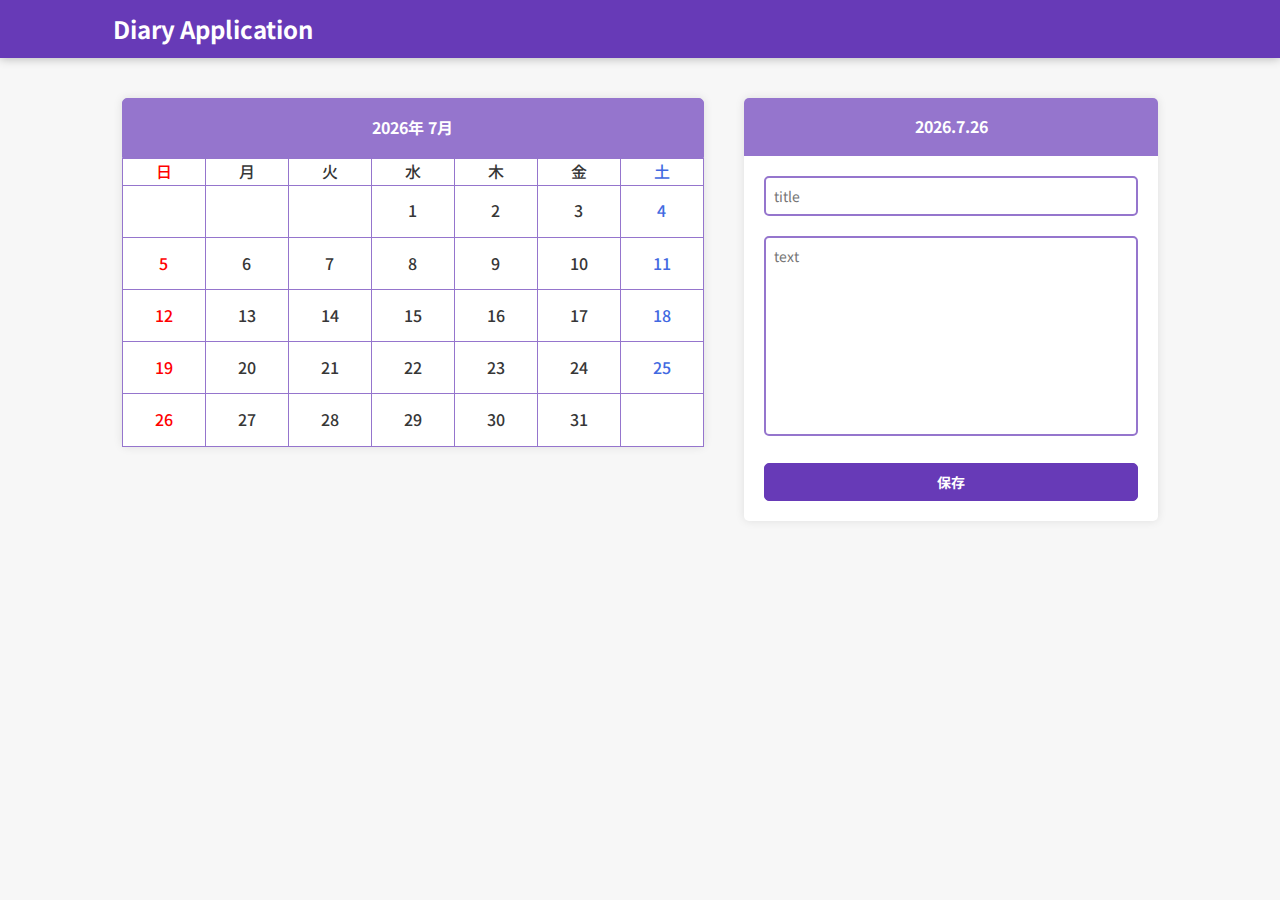
==== index.html @ c671a6c8 "書体変更" ====
<!DOCTYPE html>
<html lang="ja">

<head>
    <meta charset="utf-8">
    <meta name="viewport" content="width=device-width, initial-scale=1.0, minimum-scale=1.0">
    <title>日記アプリ</title>
    <meta name="description" content="">
    <meta name="keywords" content="">
    <!--style css-->
    <link rel="stylesheet" href="css/style.css" media="all">
    <link href="https://fonts.googleapis.com/css?family=Noto+Sans+JP:400,700&amp;subset=japanese" rel="stylesheet">
    <!-- wow -->
    <link href="https://cdnjs.cloudflare.com/ajax/libs/animate.css/3.5.2/animate.min.css" rel="stylesheet"
        type="text/css" media="all">

</head>

<body>
    <div class="wrapper">
        <!-- header -->
        <header class="header">
            <div class="inner">
                <h1 class="header__logo">Diary Application</h1>
            </div>
        </header>
        <!-- header end -->

        <!-- main -->
        <main class="main">
            <div class="frame-box">
                <div class="calendar-box">
                    <div id="calendar" class="calendar"></div>
                </div>
                <div class="diary-box">
                    <div id="diary_date" class="diary_date"></div>
                    <div class="diary_contents">
                        <input type="text" id="diary_title" placeholder="title">
                        <textarea id="diary_body" placeholder="text"></textarea>
                        <input type="button" id="button" onclick="onSave(this)" value="保存">
                    </div>
                </div>
            </div>
        </main>
        <!-- main end -->

    </div>
    <!--wrapper end-->

    <!-- script js-->
    <script src="js/script.js"></script>
    <!-- wow -->
    <script src="https://cdnjs.cloudflare.com/ajax/libs/wow/1.1.2/wow.min.js"></script>

</body>

</html>
---- css/style.css ----
/*
    リセットCSS等の基本設定
*/

*,
*::before,
*::after {
	box-sizing: border-box;
}

html,
body {
	margin: 0;
	padding: 0;
}

body {
	-moz-osx-font-smoothing: grayscale;
	-webkit-font-smoothing: antialiased;
	background: #f7f7f7;
	color: #363636;
	font-family: "Noto Sans JP", sans-serif;
	font-size: 16px;
	font-weight: 500;
	line-height: 1.6;
	overflow-x: hidden;
}

h1,
h2,
h3,
h4,
h5,
h6,
a,
p,
span,
blockquote,
code,
ol,
ul,
li,
dl,
dt,
dd,
div,
section,
article,
main,
aside,
nav,
header,
footer,
img,
figure,
figcaption,
address,
time,
audio,
video,
iframe,
fieldset,
form,
label,
table,
caption,
tbody,
tfoot,
thead,
tr,
th,
td {
	border: 0;
	margin: 0;
	padding: 0;
}

article,
aside,
footer,
header,
nav,
section,
main {
	display: block;
}

li,
ol {
	list-style: none;
}

a:link,
a:visited,
a:hover,
a:active {
	text-decoration: none;
}

table {
	border: 1px solid #512DA8;
	border-collapse: collapse;
	border-spacing: 0;
	table-layout: fixed;
	width: 100%;
}

th,
td {
	border: 1px solid #673ab7;
	padding: 4px 6px;
	text-align: left;
	vertical-align: top;
}

input,
textarea {
	-webkit-appearance: none;
	background-image: none;
	border: 1px solid #673ab7;
	border-radius: 0;
	font-family: inherit;
	font-size: inherit;
	padding: 8px;
}

input:focus,
textarea:focus {
	border: 1px solid #673ab7;
	box-shadow: none;
	outline: none;
}

textarea {
	resize: none;
}

input[type="submit"] {
	border: none;
	cursor: pointer;
}

input[type="submit"]:hover,
input[type="submit"]:focus {
	border: none;
	outline: none;
}

input[type="submit"] ::-moz-focus-inner {
	border: none;
	padding: 0;
}

input[type="radio"] {
	display: none;
}

input[type="radio"] + span {
	cursor: pointer;
	display: inline-block;
	margin: 0 0.2em 0;
	padding: 0 0 0 1.2em;
	position: relative;
}

input[type="radio"] + span::before {
	-webkit-transform: translateY(-50%);
	background: #fff;
	border: 1px solid #673ab7;
	border-radius: 50%;
	content: "";
	display: block;
	height: 1em;
	left: 0;
	position: absolute;
	top: 50%;
	transform: translateY(-50%);
	width: 1em;
}

input[type="radio"] + span::after {
	opacity: 0;
	transition: opacity 0.3s ease 0s;
}

input[type="radio"] + span:focus,
input[type="radio"] + span:checked {
	background: #673ab7;
	border: 1px solid #fff;
	box-shadow: none;
	outline: none;
}

input[type="radio"]:checked + span::after {
	-webkit-transform: translateY(-50%);
	background: #673ab7;
	border-radius: 50%;
	content: "";
	display: block;
	height: 0.6em;
	left: 0.2em;
	opacity: 1;
	position: absolute;
	top: 50%;
	transform: translateY(-50%);
	width: 0.6em;
}

input[type="checkbox"] {
	display: none;
}

input[type="checkbox"] + span {
	cursor: pointer;
	display: inline-block;
	margin: 0 0.2em 0;
	padding: 0 0 0 1.2em;
	position: relative;
	transition: all 0.3s ease 0s;
}

input[type="checkbox"] + span::before {
	-webkit-transform: translateY(-50%);
	background: #fff;
	border: 1px solid #673ab7;
	border-radius: 2px;
	content: "";
	display: block;
	height: 1em;
	left: 0;
	position: absolute;
	top: 50%;
	transform: translateY(-50%);
	width: 1em;
}

input[type="checkbox"] + span::after {
	opacity: 0;
	transition: opacity 0.3s ease 0s;
}

input[type="checkbox"]:checked + span::after {
	-webkit-transform: translateY(-50%) rotate(-45deg);
	border-bottom: 3px solid #673ab7;
	border-left: 3px solid #673ab7;
	content: "";
	display: block;
	height: 0.6em;
	left: 0;
	margin-top: -0.2em;
	opacity: 1;
	position: absolute;
	top: 50%;
	transform: translateY(-50%) rotate(-45deg);
	width: 1em;
}

select {
	-moz-appearance: none;
	-webkit-appearance: none;
	background-image: none;
	border: 1px solid #673ab7;
	border-radius: 0;
	cursor: pointer;
	font-family: inherit;
	font-size: 1em;
	padding: 8px 24px 8px 8px;
	width: 100%;
}

select::-ms-expand {
	display: none;
}

select:focus {
	border: 1px solid #673ab7;
	box-shadow: none;
	outline: none;
}

.hidden {
	display: none;
}

.inner {
	margin: 0 auto;
	max-width: 1100px;
	width: 85%;
}

.wrapper {
	overflow: hidden;
}

/*
    モジュール
*/

/*
    diary
*/

.main {
	padding: 40px 30px;
}

.frame-box {
	display: flex;
	flex-wrap: wrap;
	margin: 0 auto;
	max-width: 1100px;
	width: 85%;
}

.calendar-box {
	flex: 0 0 auto;
	margin-right: 40px;
	max-width: calc(60% - 40px);
	width: calc(60% - 40px);
}

.calendar-box .calendar {
	border-radius: 5px;
	box-shadow: 0 0 10px rgba(0, 0, 0, 0.1);
}

.calendar-box .calendar table {
	border: solid 1px #9575cd;
}

.calendar-box .calendar table caption {
	background: #9575cd;
	border: solid 1px #9575cd;
	border-top-left-radius: 5px;
	border-top-right-radius: 5px;
	color: #fff;
	font-weight: bold;
	padding: 1em;
}

.calendar-box .calendar table td.today {
	background: #fff;
}

.calendar-box .calendar table td {
	background-color: #fff;
	border: solid 1px #9575cd;
	padding: 0;
}

.calendar-box .calendar table td a {
	cursor: pointer;
	display: inline-block;
	padding: 0.8em 1em;
	transition: all 0.3s ease-in-out;
	width: 100%;
}

.calendar-box .calendar table td a:hover {
	background-color: #9575cd;
}

.calendar-box .calendar table td a u {
	font-weight: bold;
}

.calendar-box * {
	font-size: 16px;
	text-align: center;
}

.calendar .sat {
	color: #4169e1;
}

.calendar .sun {
	color: #ff0000;
}

.diary-box {
	background-color: #fff;
	border-radius: 5px;
	box-shadow: 0 0 10px rgba(0, 0, 0, 0.1);
	flex: 0 0 auto;
	max-width: 40%;
	width: 40%;
}

.diary-box .diary_date {
	background-color: #9575cd;
	border-top-left-radius: 5px;
	border-top-right-radius: 5px;
	color: #fff;
	font-size: 16px;
	font-weight: bold;
	margin-bottom: 20px;
	padding: 1em;
	text-align: center;
}

.diary-box .diary_contents {
	padding: 0 20px;
}

.diary-box .diary_contents input {
	border: 2px solid #9575cd;
	border-radius: 5px;
	font-size: 14px;
	margin: 0 auto 20px auto;
	width: 100%;
}

.diary-box .diary_contents input[type=text] {
	transition: all 0.3s ease-in-out;
}

.diary-box .diary_contents input[type=text]:hover {
	box-shadow: 0 0 10px rgba(0, 0, 0, 0.3);
}

.diary-box .diary_contents textarea {
	border: 2px solid #9575cd;
	border-radius: 5px;
	font-size: 14px;
	height: 200px;
	margin-bottom: 20px;
	transition: all 0.3s ease-in-out;
	width: 100%;
}

.diary-box .diary_contents textarea:hover {
	box-shadow: 0 0 10px rgba(0, 0, 0, 0.3);
}

.diary-box .diary_contents input[type=button] {
	background-color: #673ab7;
	border: 1px solid #673ab7;
	color: #fff;
	cursor: pointer;
	font-weight: bold;
	transition: all 0.3s ease-in-out;
}

.diary-box .diary_contents input[type=button]:hover {
	background-color: #512DA8;
}

/*
    diary end
*/

/*
    footer
*/

/*
    footer end
*/

/*
    header
*/

.header {
	background-color: #673ab7;
	box-shadow: 0 0 10px rgba(0, 0, 0, 0.3);
	color: #fff;
	padding: 10px 20px;
}

.header__logo {
	font-size: 24px;
}

/*
    header end
*/

@media (max-width: 992px) {

.inner {
	width: 95%;
}

.frame-box {
	width: 95%;
}

}

@media (max-width: 768px) {

.main {
	padding: 20px;
}

.frame-box {
	width: 100%;
}

.calendar-box {
	margin-bottom: 20px;
	margin-right: 0;
	max-width: 100%;
	width: 100%;
}

.calendar-box .calendar table caption {
	font-size: 14px;
	padding: 0.5em;
}

.calendar-box .calendar table td {
	font-size: 14px;
}

.calendar-box .calendar table td a {
	font-size: 14px;
	padding: 0.5em;
}

.diary-box {
	max-width: 100%;
	width: 100%;
}

.diary-box .diary_date {
	font-size: 14px;
	padding: 0.5em;
}

.diary-box .diary_contents input[type=text] {
	font-size: 12px;
}

.diary-box .diary_contents textarea {
	font-size: 12px;
}

.header__logo {
	font-size: 18px;
}

}
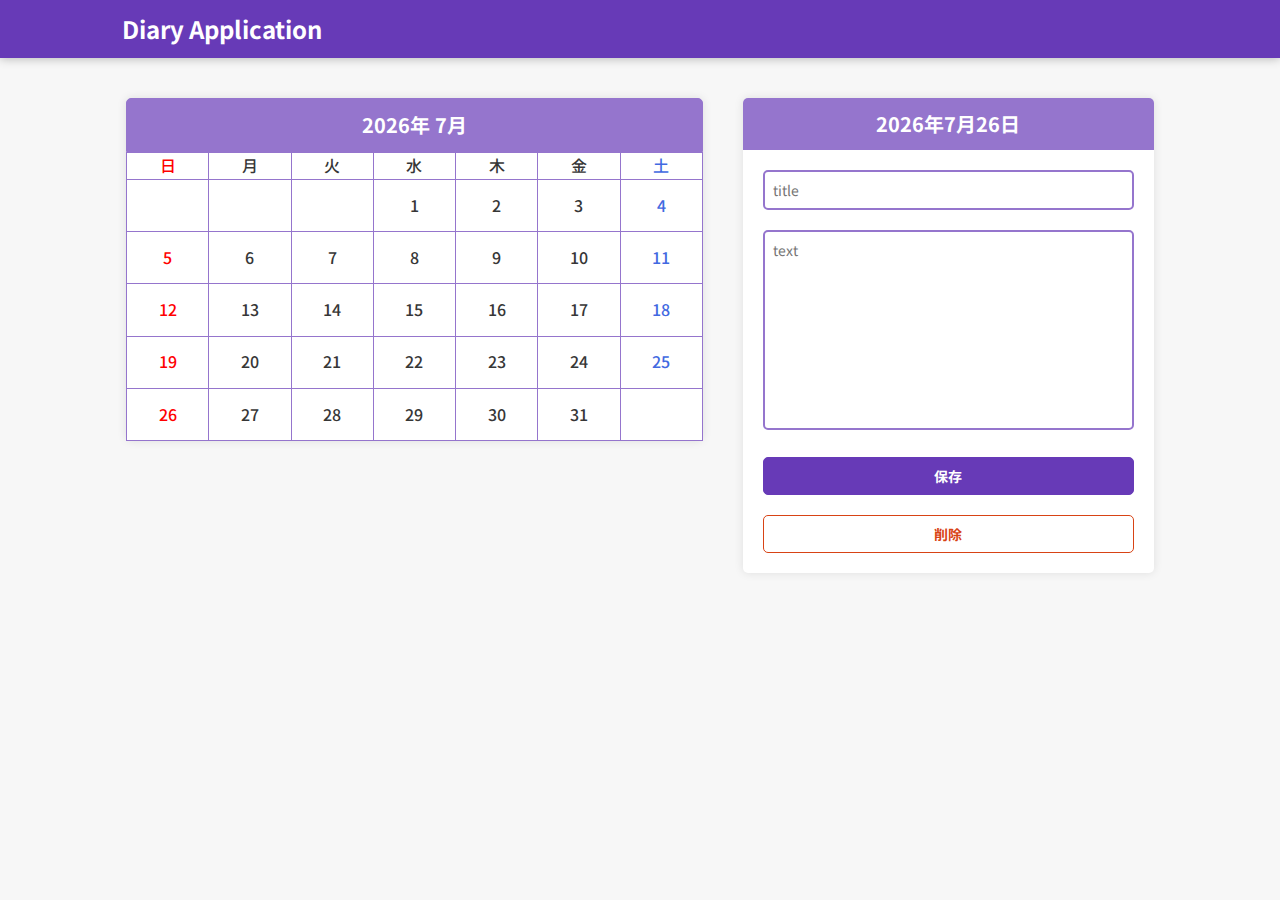
==== commit 82544511: "データがある時の表示をspanに変更" ====
--- a/index.html
+++ b/index.html
@@ -28,19 +28,18 @@
 
         <!-- main -->
         <main class="main">
-            <div class="frame-box">
-                <div class="calendar-box">
-                    <div id="calendar" class="calendar"></div>
+                <div class="calendar">
+                    <div id="calendar__contents" class="calendar__contents"></div>
                 </div>
-                <div class="diary-box">
-                    <div id="diary_date" class="diary_date"></div>
-                    <div class="diary_contents">
-                        <input type="text" id="diary_title" placeholder="title">
-                        <textarea id="diary_body" placeholder="text"></textarea>
-                        <input type="button" id="button" onclick="onSave(this)" value="保存">
+                <div class="diary">
+                    <div id="diary__date" class="diary__date"></div>
+                    <div class="diary__contents">
+                        <input type="text" id="diary__title" class="diary__title" placeholder="title">
+                        <textarea id="diary__body" class="diary__body" placeholder="text"></textarea>
+                        <input type="button" id="diary__save" class="diary__save" onclick="onSave(this)" value="保存">
+                        <input type="button" id="diary__delete" class="diary__delete" value="削除">
                     </div>
                 </div>
-            </div>
         </main>
         <!-- main end -->
 
--- a/css/style.css
+++ b/css/style.css
@@ -292,12 +292,179 @@
 	overflow: hidden;
 }
 
+input {
+	border: 2px solid #9575cd;
+	border-radius: 5px;
+	font-size: 14px;
+	margin: 0 auto 20px auto;
+	width: 100%;
+}
+
 /*
     モジュール
 */
 
 /*
     diary
+*/
+
+/*
+    BEMで書き直し
+*/
+
+.main {
+	display: flex;
+	flex-wrap: wrap;
+	margin: 0 auto;
+	max-width: 1100px;
+	padding: 40px 30px;
+	width: 85%;
+}
+
+.calendar {
+	flex: 0 0 auto;
+	margin-right: 40px;
+	max-width: calc(60% - 40px);
+	width: calc(60% - 40px);
+}
+
+.calendar__contents {
+	border-radius: 5px;
+	box-shadow: 0 0 10px rgba(0, 0, 0, 0.1);
+}
+
+.calendar__contents * {
+	font-size: 16px;
+	text-align: center;
+}
+
+.calendar__contents table {
+	border: solid 1px #9575cd;
+}
+
+.calendar__contents table caption {
+	background: #9575cd;
+	border: solid 1px #9575cd;
+	border-top-left-radius: 5px;
+	border-top-right-radius: 5px;
+	color: #fff;
+	font-size: 20px;
+	font-weight: bold;
+	padding: 0.5em;
+}
+
+.calendar__contents table .today {
+	background: #fff;
+}
+
+.calendar__contents table td {
+	background-color: #fff;
+	border: solid 1px #9575cd;
+	padding: 0;
+}
+
+.calendar__contents table td a {
+	cursor: pointer;
+	display: inline-block;
+	padding: 0.8em 1em;
+	transition: all 0.3s ease-in-out;
+	width: 100%;
+}
+
+.calendar__contents table td a:hover {
+	background-color: #9575cd;
+}
+
+.calendar__contents table td a .active {
+	border-bottom: 2px solid;
+	font-weight: bold;
+}
+
+.calendar__contents table .sat {
+	color: #4169e1;
+}
+
+.calendar__contents table .sun {
+	color: #ff0000;
+}
+
+.diary {
+	background-color: #fff;
+	border-radius: 5px;
+	box-shadow: 0 0 10px rgba(0, 0, 0, 0.1);
+	flex: 0 0 auto;
+	max-width: 40%;
+	width: 40%;
+}
+
+.diary__date {
+	background-color: #9575cd;
+	border-top-left-radius: 5px;
+	border-top-right-radius: 5px;
+	color: #fff;
+	font-size: 20px;
+	font-weight: bold;
+	margin-bottom: 20px;
+	padding: 0.5em;
+	text-align: center;
+}
+
+.diary__contents {
+	padding: 0 20px;
+}
+
+.diary__title {
+	transition: all 0.3s ease-in-out;
+}
+
+.diary__title:hover {
+	box-shadow: 0 0 10px rgba(0, 0, 0, 0.3);
+}
+
+.diary__body {
+	border: 2px solid #9575cd;
+	border-radius: 5px;
+	font-size: 14px;
+	height: 200px;
+	margin-bottom: 20px;
+	transition: all 0.3s ease-in-out;
+	width: 100%;
+}
+
+.diary__body:hover {
+	box-shadow: 0 0 10px rgba(0, 0, 0, 0.3);
+}
+
+.diary__save {
+	background-color: #673ab7;
+	border: 1px solid #673ab7;
+	color: #fff;
+	cursor: pointer;
+	font-weight: bold;
+	transition: all 0.3s ease-in-out;
+}
+
+.diary__save:hover {
+	background-color: #9575cd;
+	border-color: #9575cd;
+}
+
+.diary__delete {
+	background-color: #fff;
+	border: 1px solid #D84315;
+	color: #D84315;
+	cursor: pointer;
+	font-weight: bold;
+	transition: all 0.3s ease-in-out;
+}
+
+.diary__delete:hover {
+	background-color: #D84315;
+	color: #fff;
+}
+
+/*
+    BEMで書き直し
 */
 
 .main {
@@ -334,8 +501,9 @@
 	border-top-left-radius: 5px;
 	border-top-right-radius: 5px;
 	color: #fff;
-	font-weight: bold;
-	padding: 1em;
+	font-size: 20px;
+	font-weight: bold;
+	padding: 0.5em;
 }
 
 .calendar-box .calendar table td.today {
@@ -391,10 +559,10 @@
 	border-top-left-radius: 5px;
 	border-top-right-radius: 5px;
 	color: #fff;
-	font-size: 16px;
+	font-size: 20px;
 	font-weight: bold;
 	margin-bottom: 20px;
-	padding: 1em;
+	padding: 0.5em;
 	text-align: center;
 }
 
@@ -465,7 +633,7 @@
 	background-color: #673ab7;
 	box-shadow: 0 0 10px rgba(0, 0, 0, 0.3);
 	color: #fff;
-	padding: 10px 20px;
+	padding: 10px 30px;
 }
 
 .header__logo {
@@ -482,6 +650,10 @@
 	width: 95%;
 }
 
+.main {
+	width: 95%;
+}
+
 .frame-box {
 	width: 95%;
 }
@@ -489,6 +661,50 @@
 }
 
 @media (max-width: 768px) {
+
+.main {
+	padding: 20px;
+	width: 100%;
+}
+
+.calendar {
+	margin-bottom: 20px;
+	margin-right: 0;
+	max-width: 100%;
+	width: 100%;
+}
+
+.calendar__contents table caption {
+	font-size: 14px;
+	padding: 0.5em;
+}
+
+.calendar__contents table td {
+	font-size: 14px;
+}
+
+.calendar__contents table td a {
+	font-size: 14px;
+	padding: 0.5em;
+}
+
+.diary {
+	max-width: 100%;
+	width: 100%;
+}
+
+.diary__date {
+	font-size: 14px;
+	padding: 0.5em;
+}
+
+.diary__title {
+	font-size: 12px;
+}
+
+.diary__body {
+	font-size: 12px;
+}
 
 .main {
 	padding: 20px;
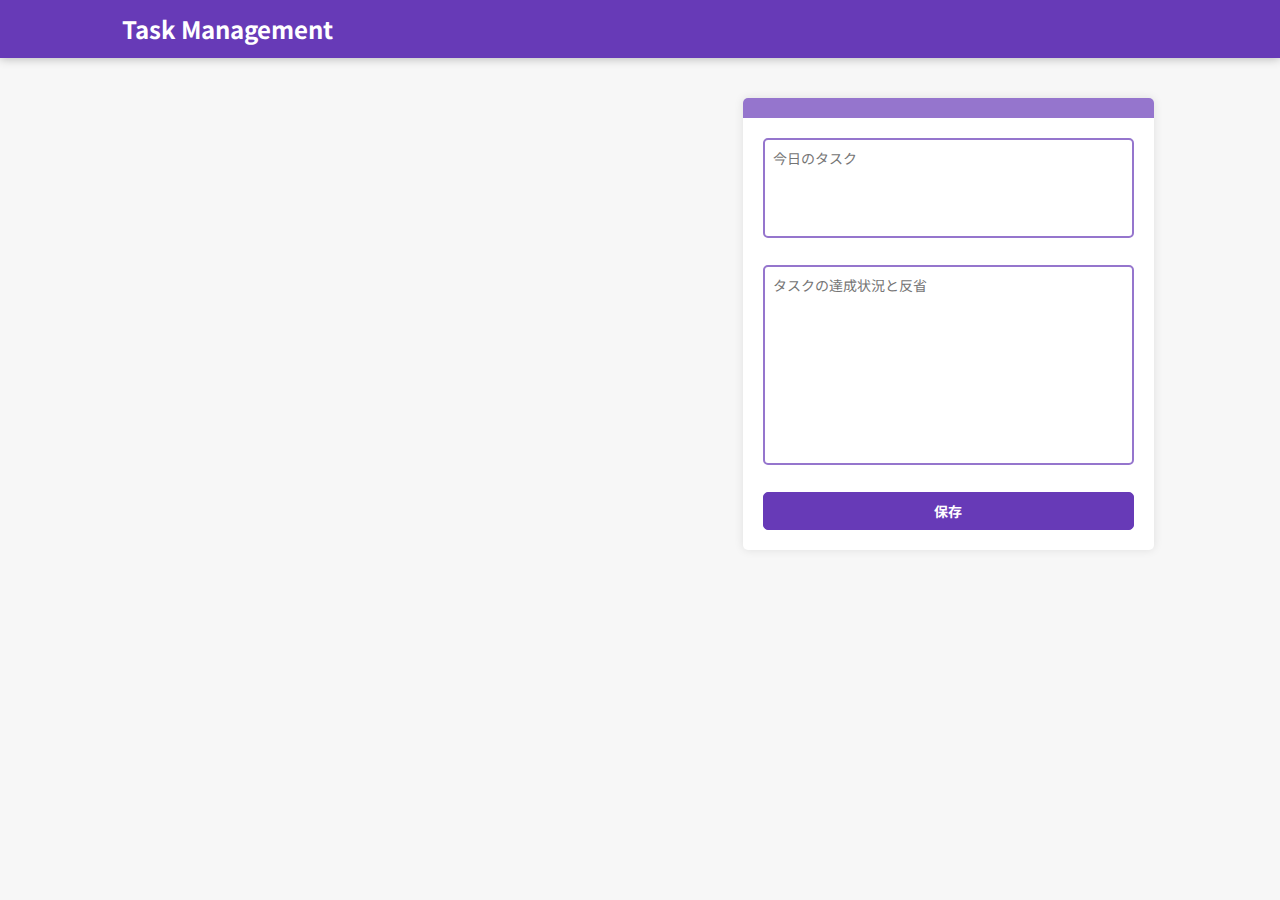
==== commit 4616269c: "クラス名の変更" ====
--- a/index.html
+++ b/index.html
@@ -4,7 +4,7 @@
 <head>
     <meta charset="utf-8">
     <meta name="viewport" content="width=device-width, initial-scale=1.0, minimum-scale=1.0">
-    <title>日記アプリ</title>
+    <title>タスク管理アプリ</title>
     <meta name="description" content="">
     <meta name="keywords" content="">
     <!--style css-->
@@ -21,7 +21,7 @@
         <!-- header -->
         <header class="header">
             <div class="inner">
-                <h1 class="header__logo">Diary Application</h1>
+                <h1 class="header__logo">Task Management</h1>
             </div>
         </header>
         <!-- header end -->
@@ -31,13 +31,12 @@
                 <div class="calendar">
                     <div id="calendar__contents" class="calendar__contents"></div>
                 </div>
-                <div class="diary">
-                    <div id="diary__date" class="diary__date"></div>
-                    <div class="diary__contents">
-                        <input type="text" id="diary__title" class="diary__title" placeholder="title">
-                        <textarea id="diary__body" class="diary__body" placeholder="text"></textarea>
-                        <input type="button" id="diary__save" class="diary__save" onclick="onSave(this)" value="保存">
-                        <input type="button" id="diary__delete" class="diary__delete" value="削除">
+                <div class="task">
+                    <div id="task__date" class="task__date"></div>
+                    <div class="task__contents">
+                        <textarea id="task__body" class="task__body" placeholder="今日のタスク"></textarea>
+                        <textarea id="task__reflect" class="task__reflect" placeholder="タスクの達成状況と反省"></textarea>
+                        <input type="button" id="task__save" class="task__save" onclick="onSave(this)" value="保存">
                     </div>
                 </div>
         </main>
--- a/css/style.css
+++ b/css/style.css
@@ -388,7 +388,7 @@
 	color: #ff0000;
 }
 
-.diary {
+.task {
 	background-color: #fff;
 	border-radius: 5px;
 	box-shadow: 0 0 10px rgba(0, 0, 0, 0.1);
@@ -397,7 +397,7 @@
 	width: 40%;
 }
 
-.diary__date {
+.task__date {
 	background-color: #9575cd;
 	border-top-left-radius: 5px;
 	border-top-right-radius: 5px;
@@ -409,19 +409,25 @@
 	text-align: center;
 }
 
-.diary__contents {
+.task__contents {
 	padding: 0 20px;
 }
 
-.diary__title {
+.task__body {
+	border: 2px solid #9575cd;
+	border-radius: 5px;
+	font-size: 14px;
+	height: 100px;
+	margin-bottom: 20px;
 	transition: all 0.3s ease-in-out;
-}
-
-.diary__title:hover {
+	width: 100%;
+}
+
+.task__body:hover {
 	box-shadow: 0 0 10px rgba(0, 0, 0, 0.3);
 }
 
-.diary__body {
+.task__reflect {
 	border: 2px solid #9575cd;
 	border-radius: 5px;
 	font-size: 14px;
@@ -431,11 +437,11 @@
 	width: 100%;
 }
 
-.diary__body:hover {
+.task__reflect:hover {
 	box-shadow: 0 0 10px rgba(0, 0, 0, 0.3);
 }
 
-.diary__save {
+.task__save {
 	background-color: #673ab7;
 	border: 1px solid #673ab7;
 	color: #fff;
@@ -444,177 +450,13 @@
 	transition: all 0.3s ease-in-out;
 }
 
-.diary__save:hover {
+.task__save:hover {
 	background-color: #9575cd;
 	border-color: #9575cd;
 }
 
-.diary__delete {
-	background-color: #fff;
-	border: 1px solid #D84315;
-	color: #D84315;
-	cursor: pointer;
-	font-weight: bold;
-	transition: all 0.3s ease-in-out;
-}
-
-.diary__delete:hover {
-	background-color: #D84315;
-	color: #fff;
-}
-
-/*
-    BEMで書き直し
-*/
-
-.main {
-	padding: 40px 30px;
-}
-
-.frame-box {
-	display: flex;
-	flex-wrap: wrap;
-	margin: 0 auto;
-	max-width: 1100px;
-	width: 85%;
-}
-
-.calendar-box {
-	flex: 0 0 auto;
-	margin-right: 40px;
-	max-width: calc(60% - 40px);
-	width: calc(60% - 40px);
-}
-
-.calendar-box .calendar {
-	border-radius: 5px;
-	box-shadow: 0 0 10px rgba(0, 0, 0, 0.1);
-}
-
-.calendar-box .calendar table {
-	border: solid 1px #9575cd;
-}
-
-.calendar-box .calendar table caption {
-	background: #9575cd;
-	border: solid 1px #9575cd;
-	border-top-left-radius: 5px;
-	border-top-right-radius: 5px;
-	color: #fff;
-	font-size: 20px;
-	font-weight: bold;
-	padding: 0.5em;
-}
-
-.calendar-box .calendar table td.today {
-	background: #fff;
-}
-
-.calendar-box .calendar table td {
-	background-color: #fff;
-	border: solid 1px #9575cd;
-	padding: 0;
-}
-
-.calendar-box .calendar table td a {
-	cursor: pointer;
-	display: inline-block;
-	padding: 0.8em 1em;
-	transition: all 0.3s ease-in-out;
-	width: 100%;
-}
-
-.calendar-box .calendar table td a:hover {
-	background-color: #9575cd;
-}
-
-.calendar-box .calendar table td a u {
-	font-weight: bold;
-}
-
-.calendar-box * {
-	font-size: 16px;
-	text-align: center;
-}
-
-.calendar .sat {
-	color: #4169e1;
-}
-
-.calendar .sun {
-	color: #ff0000;
-}
-
-.diary-box {
-	background-color: #fff;
-	border-radius: 5px;
-	box-shadow: 0 0 10px rgba(0, 0, 0, 0.1);
-	flex: 0 0 auto;
-	max-width: 40%;
-	width: 40%;
-}
-
-.diary-box .diary_date {
-	background-color: #9575cd;
-	border-top-left-radius: 5px;
-	border-top-right-radius: 5px;
-	color: #fff;
-	font-size: 20px;
-	font-weight: bold;
-	margin-bottom: 20px;
-	padding: 0.5em;
-	text-align: center;
-}
-
-.diary-box .diary_contents {
-	padding: 0 20px;
-}
-
-.diary-box .diary_contents input {
-	border: 2px solid #9575cd;
-	border-radius: 5px;
-	font-size: 14px;
-	margin: 0 auto 20px auto;
-	width: 100%;
-}
-
-.diary-box .diary_contents input[type=text] {
-	transition: all 0.3s ease-in-out;
-}
-
-.diary-box .diary_contents input[type=text]:hover {
-	box-shadow: 0 0 10px rgba(0, 0, 0, 0.3);
-}
-
-.diary-box .diary_contents textarea {
-	border: 2px solid #9575cd;
-	border-radius: 5px;
-	font-size: 14px;
-	height: 200px;
-	margin-bottom: 20px;
-	transition: all 0.3s ease-in-out;
-	width: 100%;
-}
-
-.diary-box .diary_contents textarea:hover {
-	box-shadow: 0 0 10px rgba(0, 0, 0, 0.3);
-}
-
-.diary-box .diary_contents input[type=button] {
-	background-color: #673ab7;
-	border: 1px solid #673ab7;
-	color: #fff;
-	cursor: pointer;
-	font-weight: bold;
-	transition: all 0.3s ease-in-out;
-}
-
-.diary-box .diary_contents input[type=button]:hover {
-	background-color: #512DA8;
-}
-
-/*
-    diary end
+/*
+    BEMで書き直し end
 */
 
 /*
@@ -654,10 +496,6 @@
 	width: 95%;
 }
 
-.frame-box {
-	width: 95%;
-}
-
 }
 
 @media (max-width: 768px) {
@@ -688,68 +526,21 @@
 	padding: 0.5em;
 }
 
-.diary {
+.task {
 	max-width: 100%;
 	width: 100%;
 }
 
-.diary__date {
+.task__date {
 	font-size: 14px;
 	padding: 0.5em;
 }
 
-.diary__title {
+.task__body {
 	font-size: 12px;
 }
 
-.diary__body {
-	font-size: 12px;
-}
-
-.main {
-	padding: 20px;
-}
-
-.frame-box {
-	width: 100%;
-}
-
-.calendar-box {
-	margin-bottom: 20px;
-	margin-right: 0;
-	max-width: 100%;
-	width: 100%;
-}
-
-.calendar-box .calendar table caption {
-	font-size: 14px;
-	padding: 0.5em;
-}
-
-.calendar-box .calendar table td {
-	font-size: 14px;
-}
-
-.calendar-box .calendar table td a {
-	font-size: 14px;
-	padding: 0.5em;
-}
-
-.diary-box {
-	max-width: 100%;
-	width: 100%;
-}
-
-.diary-box .diary_date {
-	font-size: 14px;
-	padding: 0.5em;
-}
-
-.diary-box .diary_contents input[type=text] {
-	font-size: 12px;
-}
-
-.diary-box .diary_contents textarea {
+.task__reflect {
 	font-size: 12px;
 }
 
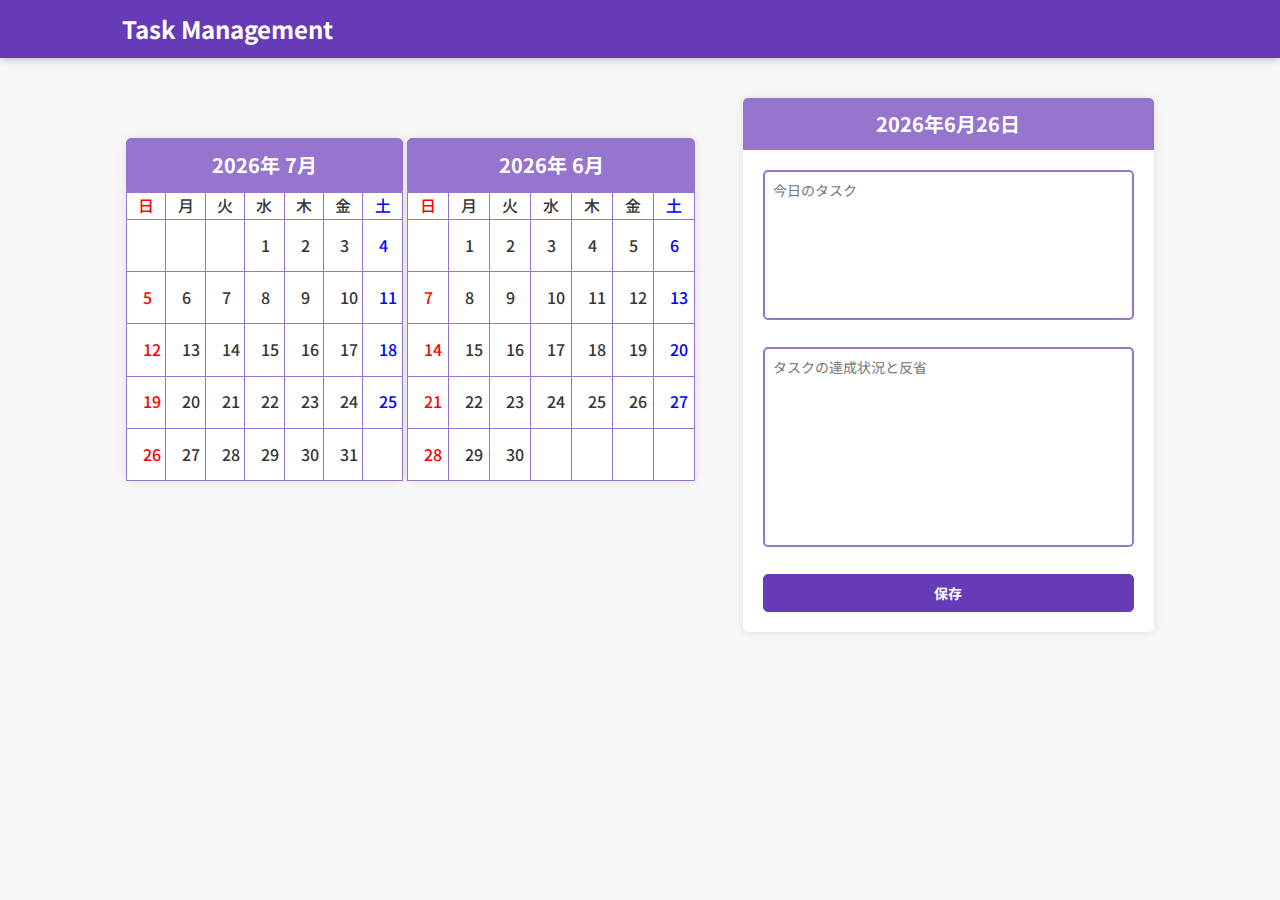
==== commit def3eeb5: "前月のカレンダー作成" ====
--- a/index.html
+++ b/index.html
@@ -28,17 +28,20 @@
 
         <!-- main -->
         <main class="main">
-                <div class="calendar">
+            <div class="calendar">
+                <div class="slide">
                     <div id="calendar__contents" class="calendar__contents"></div>
+                    <div id="calendar__contents--02" class="calendar__contents calendar__contents--02"></div>
                 </div>
-                <div class="task">
-                    <div id="task__date" class="task__date"></div>
-                    <div class="task__contents">
-                        <textarea id="task__body" class="task__body" placeholder="今日のタスク"></textarea>
-                        <textarea id="task__reflect" class="task__reflect" placeholder="タスクの達成状況と反省"></textarea>
-                        <input type="button" id="task__save" class="task__save" onclick="onSave(this)" value="保存">
-                    </div>
+            </div>
+            <div class="task">
+                <div id="task__date" class="task__date"></div>
+                <div class="task__contents">
+                    <textarea id="task__body" class="task__body" placeholder="今日のタスク"></textarea>
+                    <textarea id="task__reflect" class="task__reflect" placeholder="タスクの達成状況と反省"></textarea>
+                    <input type="button" id="task__save" class="task__save" onclick="onSave(this)" value="保存">
                 </div>
+            </div>
         </main>
         <!-- main end -->
 
--- a/css/style.css
+++ b/css/style.css
@@ -305,11 +305,34 @@
 */
 
 /*
-    diary
-*/
-
-/*
-    BEMで書き直し
+    footer
+*/
+
+/*
+    footer end
+*/
+
+/*
+    header
+*/
+
+.header {
+	background-color: #673ab7;
+	box-shadow: 0 0 10px rgba(0, 0, 0, 0.3);
+	color: #fff;
+	padding: 10px 30px;
+}
+
+.header__logo {
+	font-size: 24px;
+}
+
+/*
+    header end
+*/
+
+/*
+    task
 */
 
 .main {
@@ -331,6 +354,8 @@
 .calendar__contents {
 	border-radius: 5px;
 	box-shadow: 0 0 10px rgba(0, 0, 0, 0.1);
+	display: inline-block;
+	width: 48%;
 }
 
 .calendar__contents * {
@@ -377,15 +402,22 @@
 
 .calendar__contents table td a .active {
 	border-bottom: 2px solid;
+	color: #ffca28;
 	font-weight: bold;
 }
 
 .calendar__contents table .sat {
-	color: #4169e1;
+	color: #0000ff;
 }
 
 .calendar__contents table .sun {
 	color: #ff0000;
+}
+
+.calendar__contents--02 {
+	display: inline-block;
+	margin-top: 40px;
+	width: 50%;
 }
 
 .task {
@@ -417,7 +449,7 @@
 	border: 2px solid #9575cd;
 	border-radius: 5px;
 	font-size: 14px;
-	height: 100px;
+	height: 150px;
 	margin-bottom: 20px;
 	transition: all 0.3s ease-in-out;
 	width: 100%;
@@ -456,34 +488,7 @@
 }
 
 /*
-    BEMで書き直し end
-*/
-
-/*
-    footer
-*/
-
-/*
-    footer end
-*/
-
-/*
-    header
-*/
-
-.header {
-	background-color: #673ab7;
-	box-shadow: 0 0 10px rgba(0, 0, 0, 0.3);
-	color: #fff;
-	padding: 10px 30px;
-}
-
-.header__logo {
-	font-size: 24px;
-}
-
-/*
-    header end
+    task end
 */
 
 @media (max-width: 992px) {
@@ -499,6 +504,10 @@
 }
 
 @media (max-width: 768px) {
+
+.header__logo {
+	font-size: 18px;
+}
 
 .main {
 	padding: 20px;
@@ -544,9 +553,5 @@
 	font-size: 12px;
 }
 
-.header__logo {
-	font-size: 18px;
-}
-
-}
-
+}
+
